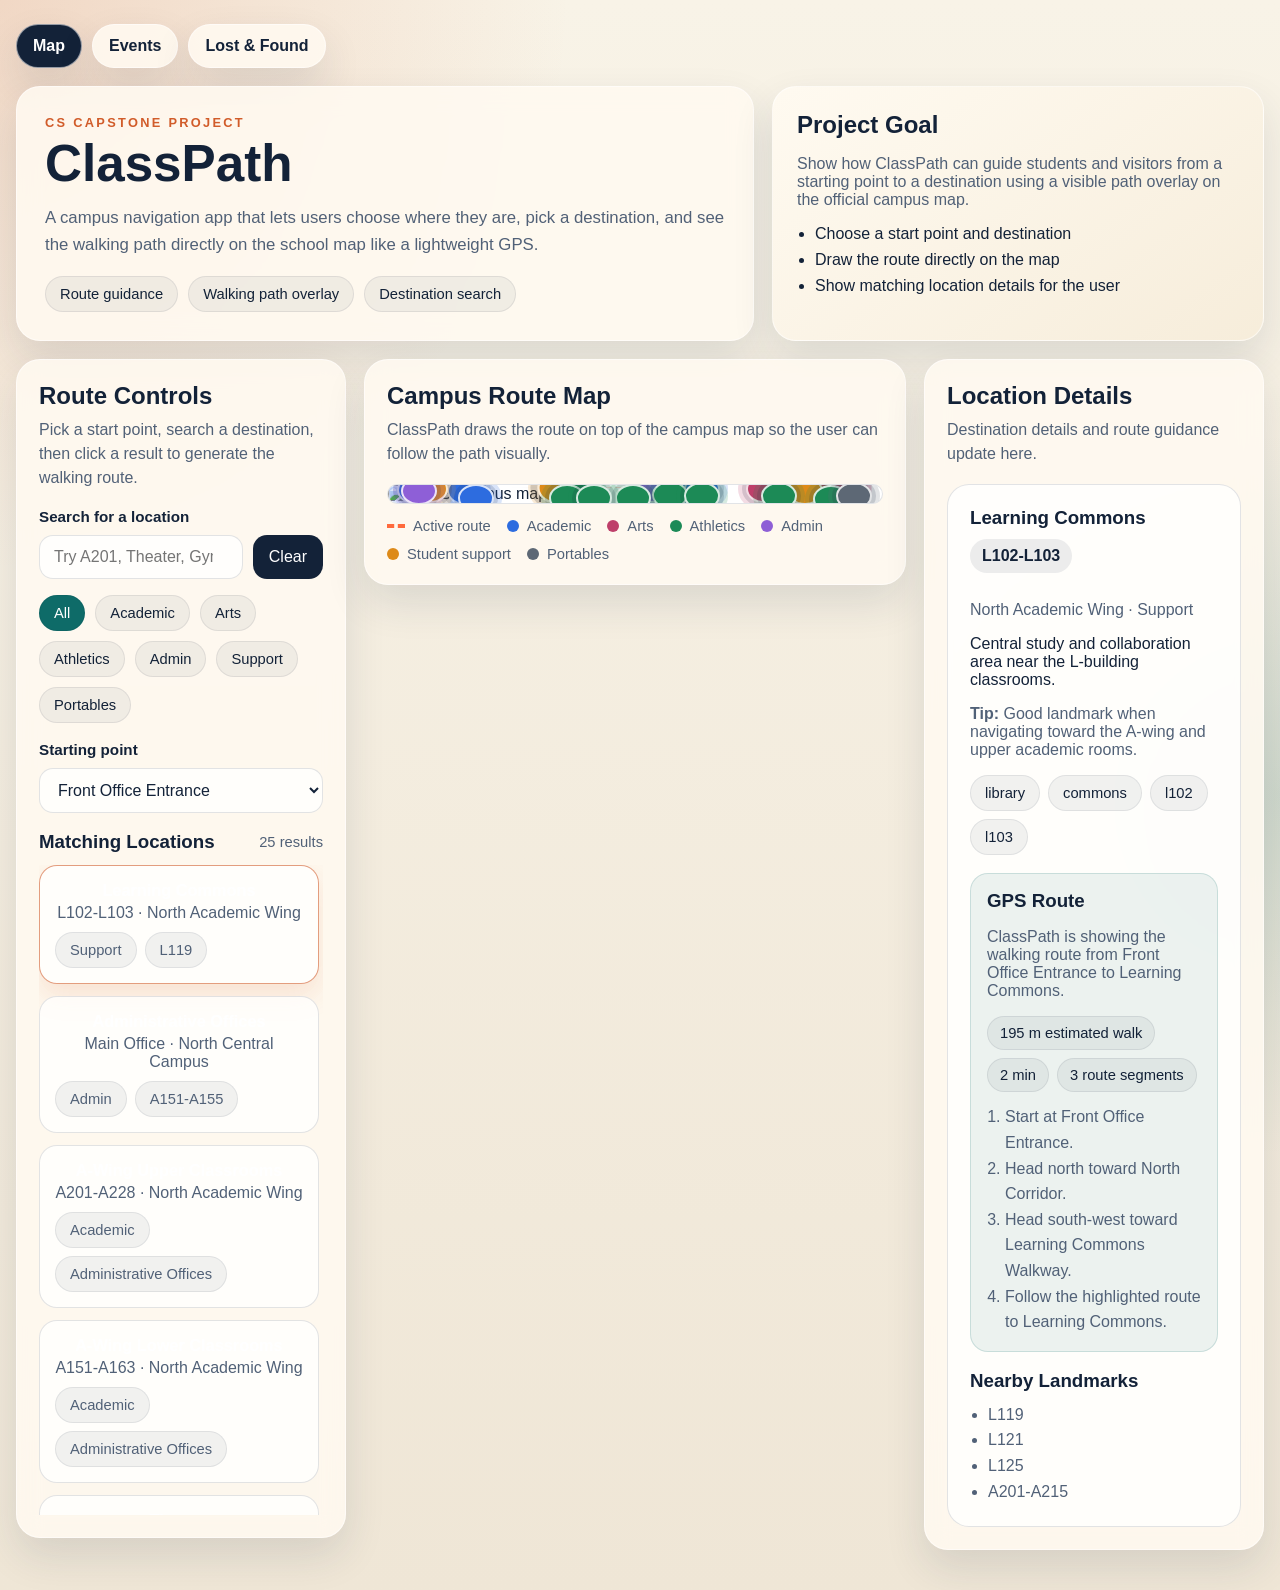
==== index.html @ 2a582153 "Add files via upload" ====
<!DOCTYPE html>
<html lang="en">
<head>
  <meta charset="UTF-8">
  <meta name="viewport" content="width=device-width, initial-scale=1.0">
  <title>ClassPath</title>
  <link rel="stylesheet" href="./styles.css">
</head>
<body>
  <div class="page-shell">
    <nav class="top-nav" aria-label="ClassPath pages">
      <a class="nav-link active" href="./index.html">Map</a>
      <a class="nav-link" href="./events.html">Events</a>
      <a class="nav-link" href="./lost-found.html">Lost &amp; Found</a>
    </nav>

    <header class="hero">
      <div class="hero-copy">
        <p class="eyebrow">CS Capstone Project</p>
        <h1>ClassPath</h1>
        <p class="hero-text">
          A campus navigation app that lets users choose where they are, pick a destination, and see
          the walking path directly on the school map like a lightweight GPS.
        </p>
        <div class="hero-badges">
          <span>Route guidance</span>
          <span>Walking path overlay</span>
          <span>Destination search</span>
        </div>
      </div>
      <aside class="hero-card">
        <h2>Project Goal</h2>
        <p>
          Show how ClassPath can guide students and visitors from a starting point to a destination using
          a visible path overlay on the official campus map.
        </p>
        <ul class="hero-list">
          <li>Choose a start point and destination</li>
          <li>Draw the route directly on the map</li>
          <li>Show matching location details for the user</li>
        </ul>
      </aside>
    </header>

    <main class="dashboard">
      <section class="panel controls-panel">
        <div class="panel-header">
          <h2>Route Controls</h2>
          <p>Pick a start point, search a destination, then click a result to generate the walking route.</p>
        </div>

        <label class="field-label" for="searchInput">Search for a location</label>
        <div class="search-row">
          <input id="searchInput" type="search" placeholder="Try A201, Theater, Gym, Learning Commons...">
          <button id="clearSearch" type="button">Clear</button>
        </div>

        <div class="filter-group" id="categoryFilters" aria-label="Location category filters"></div>

        <div class="start-row">
          <label class="field-label" for="startSelect">Starting point</label>
          <select id="startSelect">
            <option value="front-office">Front Office Entrance</option>
            <option value="student-parking">Student Parking Lot</option>
            <option value="gym-entrance">Gym Entrance</option>
            <option value="theater-lobby">Theater Lobby Entrance</option>
            <option value="portable-walkway">Portable Walkway</option>
          </select>
        </div>

        <div class="results-header">
          <h3>Matching Locations</h3>
          <span id="resultCount">0 results</span>
        </div>
        <div class="results-list" id="resultsList" aria-live="polite"></div>
      </section>

      <section class="panel map-panel">
        <div class="panel-header">
          <h2>Campus Route Map</h2>
          <p>ClassPath draws the route on top of the campus map so the user can follow the path visually.</p>
        </div>

        <div class="map-stage">
          <img src="./assets/campus-map.jpg" alt="MHHS campus map" class="campus-map">
          <svg id="routeOverlay" class="route-overlay" viewBox="0 0 100 100" preserveAspectRatio="none" aria-hidden="true"></svg>
          <div id="hotspotLayer" class="hotspot-layer" aria-label="Interactive campus map"></div>
        </div>

        <div class="legend">
          <div><span class="legend-route"></span>Active route</div>
          <div><span class="legend-dot academic"></span>Academic</div>
          <div><span class="legend-dot arts"></span>Arts</div>
          <div><span class="legend-dot athletics"></span>Athletics</div>
          <div><span class="legend-dot admin"></span>Admin</div>
          <div><span class="legend-dot support"></span>Student support</div>
          <div><span class="legend-dot portable"></span>Portables</div>
        </div>
      </section>

      <section class="panel details-panel">
        <div class="panel-header">
          <h2>Location Details</h2>
          <p>Destination details and route guidance update here.</p>
        </div>

        <article id="detailCard" class="detail-card">
          <p class="detail-empty">Select a room or area to view details and directions.</p>
        </article>
      </section>
    </main>
  </div>

  <script src="./app.js"></script>
</body>
</html>
---- styles.css ----
:root {
  --bg: #f5efe3;
  --surface: rgba(255, 250, 241, 0.88);
  --surface-strong: #fffaf0;
  --text: #132238;
  --muted: #516177;
  --line: rgba(19, 34, 56, 0.12);
  --shadow: 0 18px 40px rgba(34, 48, 74, 0.12);
  --accent: #d15c2a;
  --accent-2: #0e6b68;
  --academic: #2d6cdf;
  --arts: #be3f6a;
  --athletics: #1c8a57;
  --admin: #8e5fd6;
  --support: #dd8a19;
  --portable: #5d6875;
}

* {
  box-sizing: border-box;
}

body {
  margin: 0;
  font-family: "Avenir Next", "Segoe UI", sans-serif;
  color: var(--text);
  background:
    radial-gradient(circle at top left, rgba(209, 92, 42, 0.18), transparent 28%),
    radial-gradient(circle at right center, rgba(14, 107, 104, 0.16), transparent 24%),
    linear-gradient(180deg, #f8f3e7 0%, #efe6d6 100%);
}

.page-shell {
  width: min(1400px, calc(100% - 32px));
  margin: 24px auto 40px;
}

.top-nav {
  display: flex;
  gap: 10px;
  margin-bottom: 18px;
}

.nav-link {
  text-decoration: none;
  color: var(--text);
  background: rgba(255, 250, 241, 0.88);
  border: 1px solid rgba(255, 255, 255, 0.55);
  box-shadow: var(--shadow);
  padding: 12px 16px;
  border-radius: 999px;
  font-weight: 700;
}

.nav-link.active {
  background: var(--text);
  color: white;
}

.hero {
  display: grid;
  grid-template-columns: 1.5fr 1fr;
  gap: 18px;
  margin-bottom: 18px;
}

.hero-copy,
.hero-card,
.panel {
  background: var(--surface);
  border: 1px solid rgba(255, 255, 255, 0.55);
  backdrop-filter: blur(12px);
  border-radius: 24px;
  box-shadow: var(--shadow);
}

.hero-copy {
  padding: 28px;
}

.hero-card {
  padding: 24px;
  background:
    linear-gradient(145deg, rgba(255, 250, 241, 0.96), rgba(246, 236, 218, 0.96));
}

.eyebrow {
  margin: 0 0 10px;
  text-transform: uppercase;
  letter-spacing: 0.18em;
  font-size: 0.8rem;
  color: var(--accent);
  font-weight: 700;
}

h1,
h2,
h3 {
  margin: 0;
  font-family: "Trebuchet MS", "Avenir Next Condensed", sans-serif;
}

h1 {
  font-size: clamp(2.2rem, 4vw, 4.2rem);
  line-height: 0.95;
}

.hero-text,
.hero-card p,
.panel-header p,
.detail-meta,
.direction-text,
.location-notes,
.result-tags {
  color: var(--muted);
}

.hero-text {
  max-width: 760px;
  font-size: 1.05rem;
  line-height: 1.6;
  margin: 16px 0 18px;
}

.hero-badges,
.hero-list,
.filter-group,
.legend {
  display: flex;
  flex-wrap: wrap;
  gap: 10px;
}

.hero-badges span,
.filter-chip,
.tag {
  border-radius: 999px;
  padding: 9px 14px;
  background: rgba(19, 34, 56, 0.06);
  border: 1px solid rgba(19, 34, 56, 0.08);
  font-size: 0.92rem;
}

.hero-list {
  padding-left: 18px;
  margin: 14px 0 0;
  flex-direction: column;
  gap: 8px;
}

.dashboard {
  display: grid;
  grid-template-columns: 330px minmax(0, 1fr) 340px;
  gap: 18px;
  align-items: start;
}

.panel {
  padding: 22px;
}

.panel-header {
  margin-bottom: 18px;
}

.panel-header p {
  margin: 8px 0 0;
  line-height: 1.5;
}

.field-label {
  display: block;
  margin-bottom: 10px;
  font-size: 0.95rem;
  font-weight: 700;
}

.search-row {
  display: grid;
  grid-template-columns: 1fr auto;
  gap: 10px;
  margin-bottom: 16px;
}

input,
select,
button {
  font: inherit;
}

input,
select {
  width: 100%;
  border: 1px solid var(--line);
  background: rgba(255, 255, 255, 0.76);
  border-radius: 14px;
  padding: 12px 14px;
  color: var(--text);
}

textarea {
  width: 100%;
  border: 1px solid var(--line);
  background: rgba(255, 255, 255, 0.76);
  border-radius: 14px;
  padding: 12px 14px;
  color: var(--text);
  font: inherit;
  resize: vertical;
  min-height: 110px;
}

button {
  border: none;
  border-radius: 14px;
  padding: 12px 16px;
  background: var(--text);
  color: white;
  cursor: pointer;
  transition: transform 0.18s ease, opacity 0.18s ease;
}

button:hover,
.location-card:hover,
.map-hotspot:hover {
  transform: translateY(-1px);
}

.filter-chip {
  cursor: pointer;
  color: var(--text);
}

.filter-chip.active {
  background: var(--accent-2);
  color: white;
}

.start-row {
  margin: 18px 0;
}

.results-header {
  display: flex;
  justify-content: space-between;
  align-items: center;
  margin-bottom: 12px;
}

.results-header span {
  color: var(--muted);
  font-size: 0.92rem;
}

.results-list {
  display: grid;
  gap: 12px;
  max-height: 650px;
  overflow: auto;
  padding-right: 4px;
}

.location-card {
  border: 1px solid var(--line);
  background: rgba(255, 255, 255, 0.76);
  border-radius: 18px;
  padding: 15px;
  cursor: pointer;
  transition: transform 0.18s ease, border-color 0.18s ease, box-shadow 0.18s ease;
}

.location-card.active {
  border-color: rgba(209, 92, 42, 0.6);
  box-shadow: 0 12px 28px rgba(209, 92, 42, 0.14);
}

.location-card h3 {
  font-size: 1.02rem;
  margin-bottom: 4px;
}

.result-tags,
.detail-tags {
  display: flex;
  flex-wrap: wrap;
  gap: 8px;
  margin-top: 10px;
}

.map-stage {
  position: relative;
  overflow: hidden;
  border-radius: 22px;
  background: white;
  border: 1px solid var(--line);
}

.campus-map {
  display: block;
  width: 100%;
  height: auto;
}

.hotspot-layer {
  position: absolute;
  inset: 0;
}

.route-overlay {
  position: absolute;
  inset: 0;
  width: 100%;
  height: 100%;
  pointer-events: none;
}

.route-line {
  fill: none;
  stroke: #ff6a3d;
  stroke-width: 0.85;
  stroke-linecap: round;
  stroke-linejoin: round;
  stroke-dasharray: 1.9 1.2;
  filter: drop-shadow(0 0 0.35px rgba(255, 255, 255, 0.95));
  animation: route-flow 8s linear infinite;
}

.route-halo {
  fill: none;
  stroke: rgba(255, 255, 255, 0.92);
  stroke-width: 1.55;
  stroke-linecap: round;
  stroke-linejoin: round;
}

.route-marker {
  filter: drop-shadow(0 1px 4px rgba(19, 34, 56, 0.28));
}

.route-marker.start {
  fill: #0e6b68;
  stroke: white;
  stroke-width: 0.4;
}

.route-marker.destination {
  fill: #d15c2a;
  stroke: white;
  stroke-width: 0.4;
}

.map-hotspot {
  position: absolute;
  translate: -50% -50%;
  width: 20px;
  height: 20px;
  border-radius: 50%;
  border: 2px solid white;
  box-shadow: 0 0 0 4px rgba(19, 34, 56, 0.16);
}

.map-hotspot::after {
  content: "";
  position: absolute;
  inset: -10px;
  border-radius: 50%;
  background: currentColor;
  opacity: 0.18;
  z-index: -1;
}

.map-hotspot.active {
  transform: scale(1.15);
  box-shadow: 0 0 0 6px rgba(19, 34, 56, 0.2);
}

.legend {
  margin-top: 14px;
  gap: 12px 16px;
  color: var(--muted);
  font-size: 0.92rem;
}

.legend div {
  display: flex;
  align-items: center;
  gap: 8px;
}

.legend-dot {
  width: 12px;
  height: 12px;
  border-radius: 50%;
  display: inline-block;
}

.legend-route {
  width: 18px;
  height: 0;
  border-top: 4px dashed #ff6a3d;
  display: inline-block;
}

.detail-card {
  border: 1px solid var(--line);
  border-radius: 22px;
  background: rgba(255, 255, 255, 0.78);
  padding: 22px;
  min-height: 420px;
}

.detail-empty {
  color: var(--muted);
  line-height: 1.6;
}

.detail-code {
  display: inline-block;
  margin: 10px 0 12px;
  padding: 8px 12px;
  border-radius: 999px;
  background: rgba(19, 34, 56, 0.08);
  font-weight: 700;
}

.direction-box {
  margin: 18px 0;
  padding: 16px;
  border-radius: 18px;
  background: rgba(14, 107, 104, 0.08);
  border: 1px solid rgba(14, 107, 104, 0.16);
}

.direction-box h3,
.nearby-box h3 {
  margin-bottom: 10px;
}

.step-list {
  margin: 12px 0 0;
  padding-left: 18px;
  color: var(--muted);
  line-height: 1.6;
}

.route-stats {
  display: flex;
  flex-wrap: wrap;
  gap: 8px;
  margin-top: 14px;
}

.stat-pill {
  padding: 8px 12px;
  border-radius: 999px;
  background: rgba(19, 34, 56, 0.06);
  border: 1px solid rgba(19, 34, 56, 0.08);
  font-size: 0.92rem;
}

.nearby-box ul {
  margin: 0;
  padding-left: 18px;
  color: var(--muted);
  line-height: 1.6;
}

.empty-state {
  color: var(--muted);
  border: 1px dashed var(--line);
  border-radius: 18px;
  padding: 18px;
  text-align: center;
}

.academic { background: var(--academic); color: var(--academic); }
.arts { background: var(--arts); color: var(--arts); }
.athletics { background: var(--athletics); color: var(--athletics); }
.admin { background: var(--admin); color: var(--admin); }
.support { background: var(--support); color: var(--support); }
.portable { background: var(--portable); color: var(--portable); }

.events-layout {
  display: grid;
  grid-template-columns: 300px minmax(0, 1fr);
  gap: 18px;
  align-items: start;
}

.events-grid {
  display: grid;
  grid-template-columns: repeat(2, minmax(0, 1fr));
  gap: 18px;
}

.event-card {
  border: 1px solid var(--line);
  border-radius: 22px;
  background: rgba(255, 255, 255, 0.8);
  padding: 20px;
  box-shadow: var(--shadow);
}

.event-time {
  display: inline-block;
  margin: 10px 0;
  padding: 8px 12px;
  border-radius: 999px;
  background: rgba(14, 107, 104, 0.1);
  color: var(--accent-2);
  font-weight: 700;
}

.event-actions {
  display: flex;
  flex-wrap: wrap;
  gap: 10px;
  margin-top: 16px;
}

.event-link {
  display: inline-flex;
  align-items: center;
  justify-content: center;
  min-height: 44px;
  padding: 10px 14px;
  border-radius: 14px;
  text-decoration: none;
  font-weight: 700;
}

.event-link.primary {
  background: var(--text);
  color: white;
}

.event-link.secondary {
  background: rgba(19, 34, 56, 0.06);
  color: var(--text);
  border: 1px solid rgba(19, 34, 56, 0.08);
}

.event-meta {
  color: var(--muted);
  margin: 8px 0 12px;
}

.report-form {
  display: grid;
  gap: 10px;
  margin-bottom: 22px;
}

.submit-button {
  margin-top: 4px;
}

.form-message {
  min-height: 20px;
  margin: 0;
  color: var(--accent-2);
  font-size: 0.92rem;
  font-weight: 700;
}

.status-pill {
  display: inline-block;
  margin-top: 4px;
  padding: 7px 11px;
  border-radius: 999px;
  font-size: 0.85rem;
  font-weight: 700;
}

.status-pill.missing {
  background: rgba(209, 92, 42, 0.12);
  color: var(--accent);
}

.status-pill.claimed {
  background: rgba(14, 107, 104, 0.12);
  color: var(--accent-2);
}

.route-preview {
  margin-top: 14px;
  padding: 14px;
  border-radius: 18px;
  background: rgba(255, 106, 61, 0.08);
  border: 1px solid rgba(255, 106, 61, 0.15);
}

.route-preview h4 {
  margin: 0 0 10px;
  font-family: "Trebuchet MS", "Avenir Next Condensed", sans-serif;
}

.route-preview p {
  margin: 0;
  color: var(--muted);
  line-height: 1.55;
}

@keyframes route-flow {
  to {
    stroke-dashoffset: -18;
  }
}

@media (max-width: 1180px) {
  .dashboard {
    grid-template-columns: 1fr;
  }

  .events-layout {
    grid-template-columns: 1fr;
  }

  .events-grid {
    grid-template-columns: 1fr;
  }

  .details-panel,
  .controls-panel {
    order: 2;
  }

  .map-panel {
    order: 1;
  }
}

@media (max-width: 860px) {
  .page-shell {
    width: min(100% - 20px, 1400px);
    margin-top: 10px;
  }

  .hero {
    grid-template-columns: 1fr;
  }

  .hero-copy,
  .hero-card,
  .panel {
    border-radius: 20px;
  }

  .panel,
  .hero-copy,
  .hero-card {
    padding: 18px;
  }
}
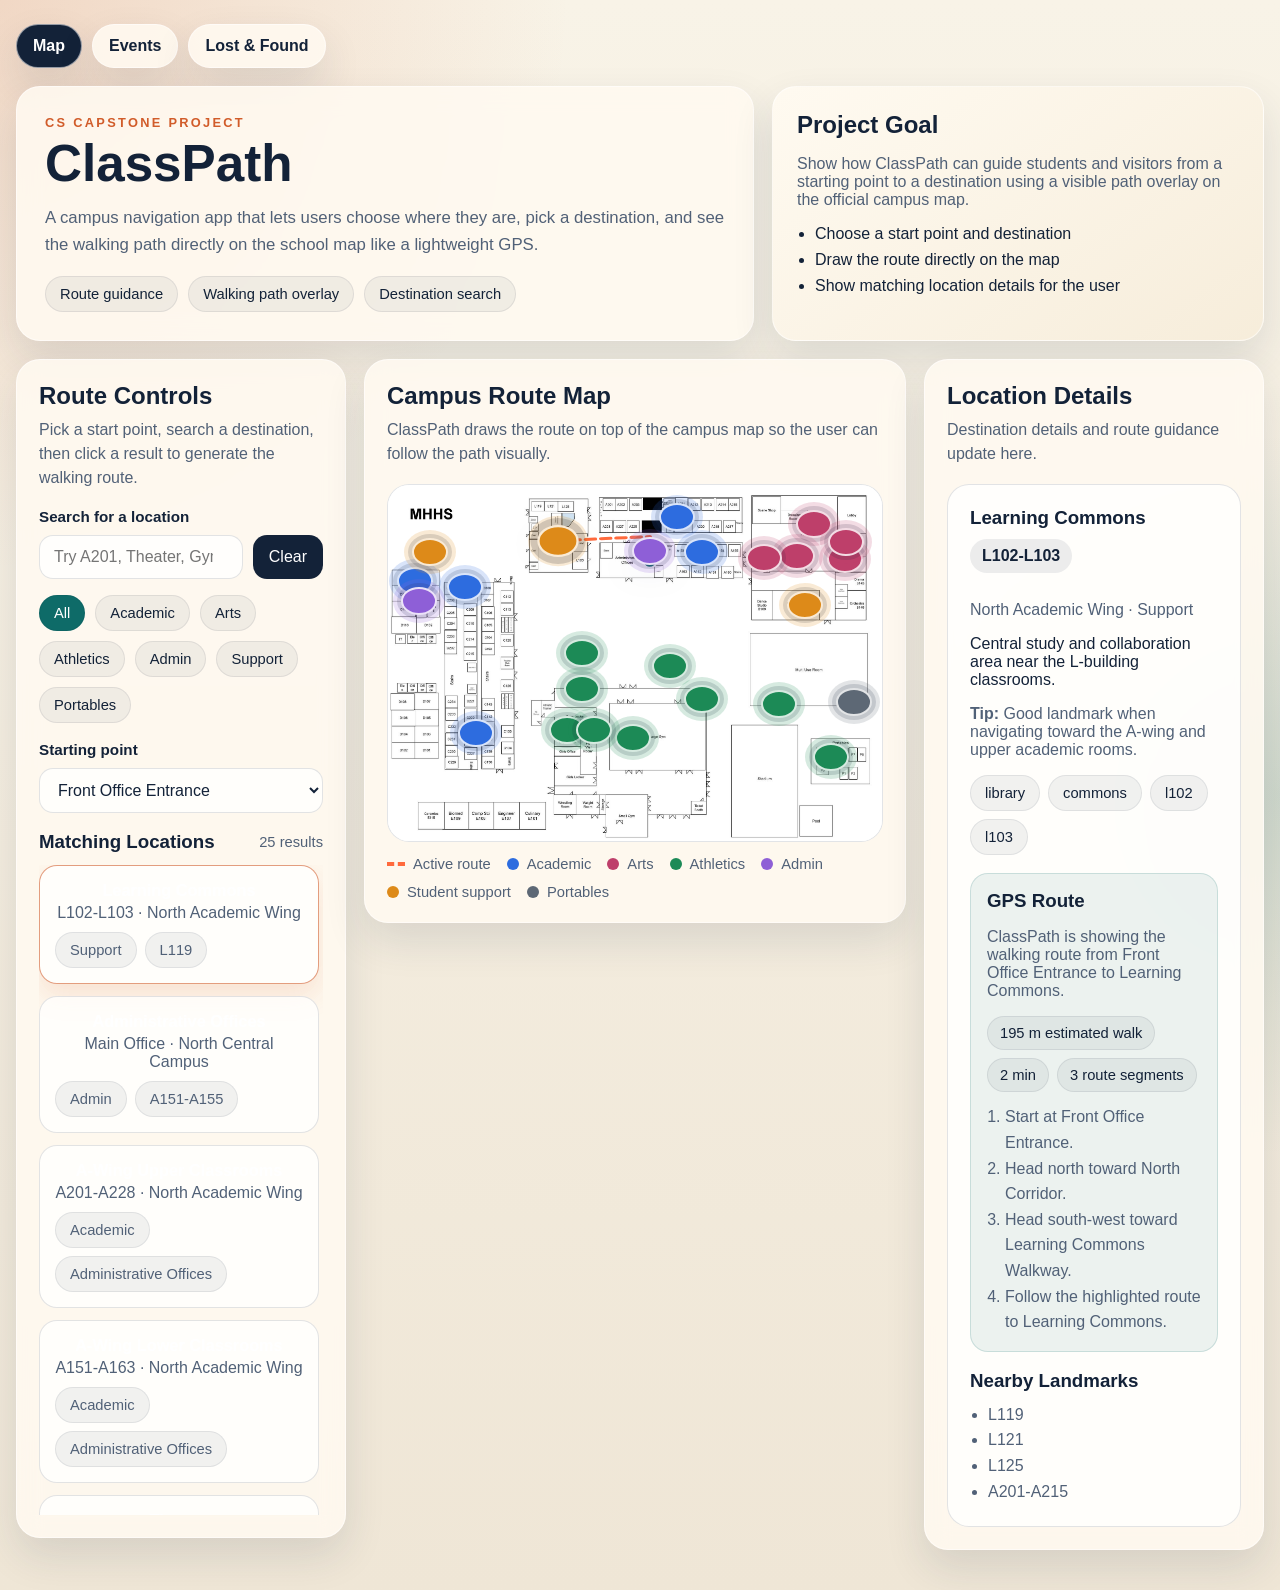
==== commit a1e6e2c7: "Update campus map image source in index.html" ====
--- a/index.html
+++ b/index.html
@@ -82,7 +82,7 @@
         </div>
 
         <div class="map-stage">
-          <img src="./assets/campus-map.jpg" alt="MHHS campus map" class="campus-map">
+          <img src="./campus-map.jpg" alt="MHHS campus map" class="campus-map">
           <svg id="routeOverlay" class="route-overlay" viewBox="0 0 100 100" preserveAspectRatio="none" aria-hidden="true"></svg>
           <div id="hotspotLayer" class="hotspot-layer" aria-label="Interactive campus map"></div>
         </div>
